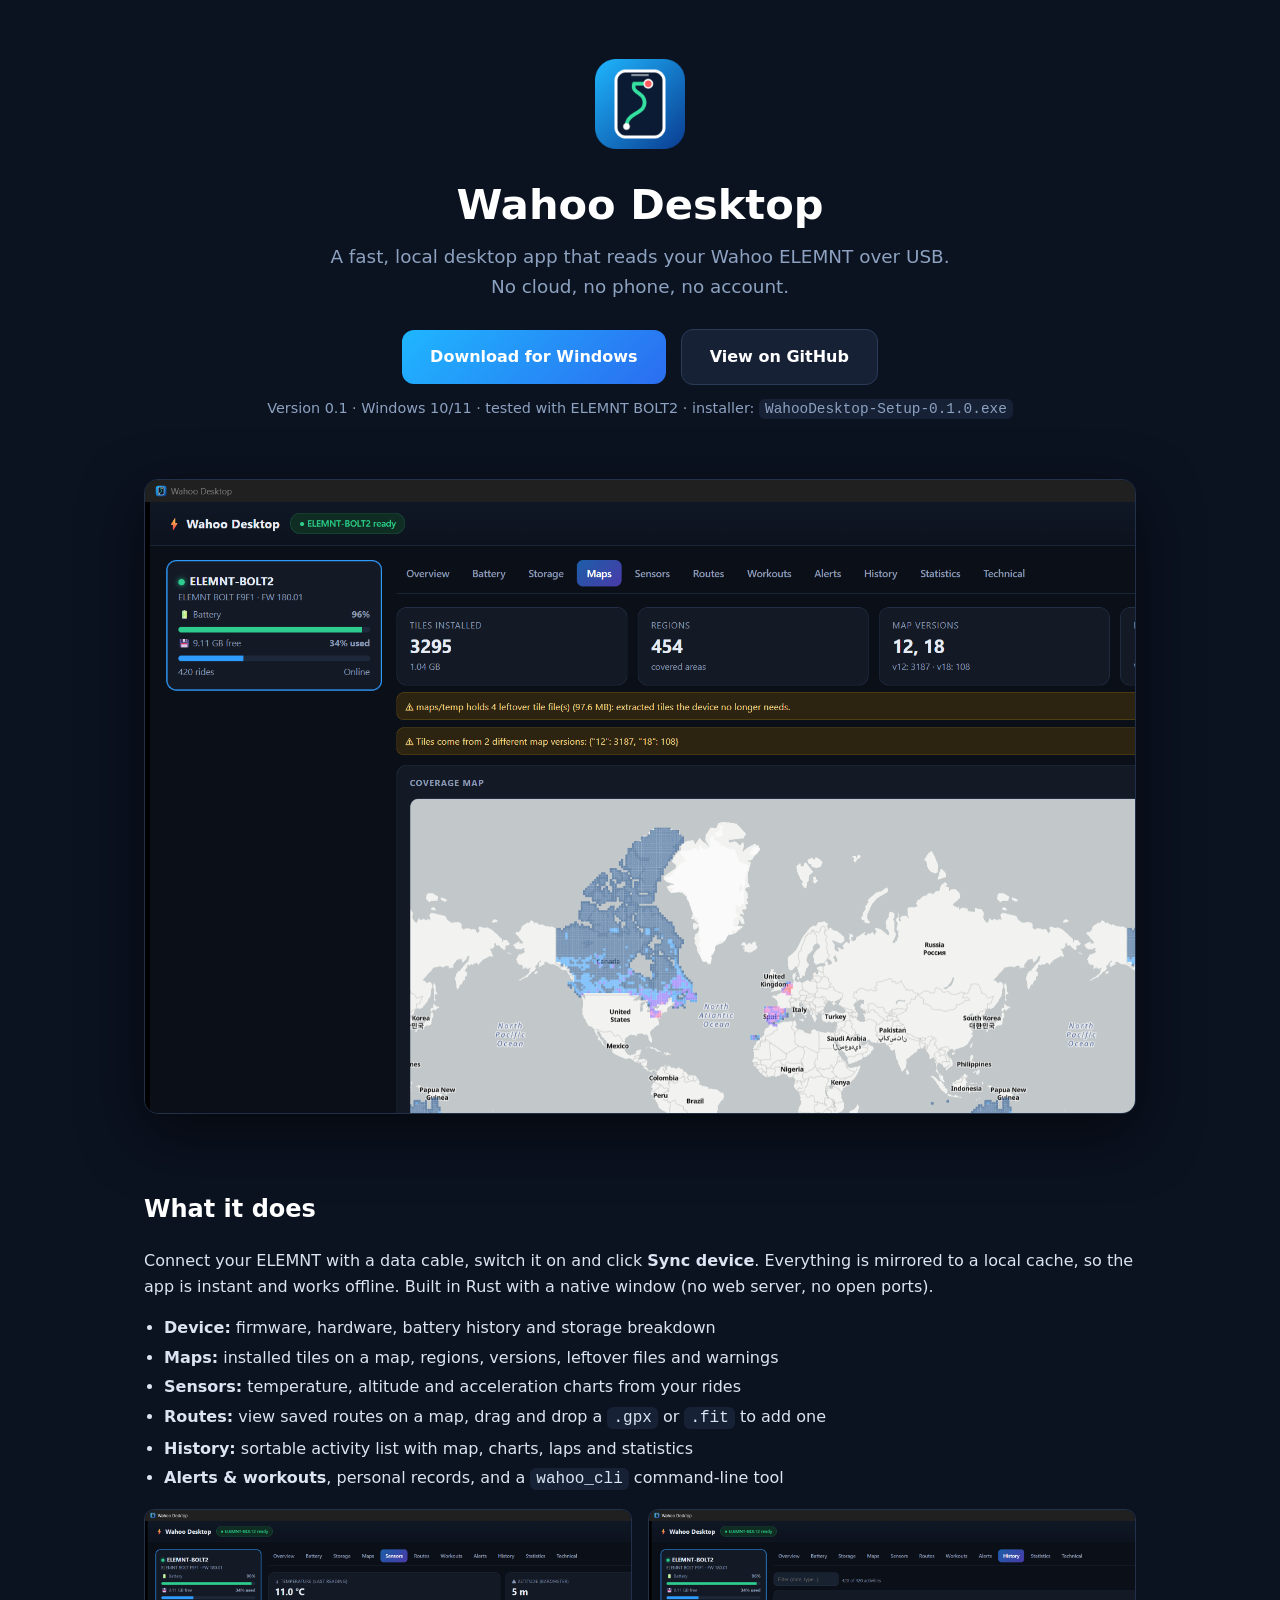
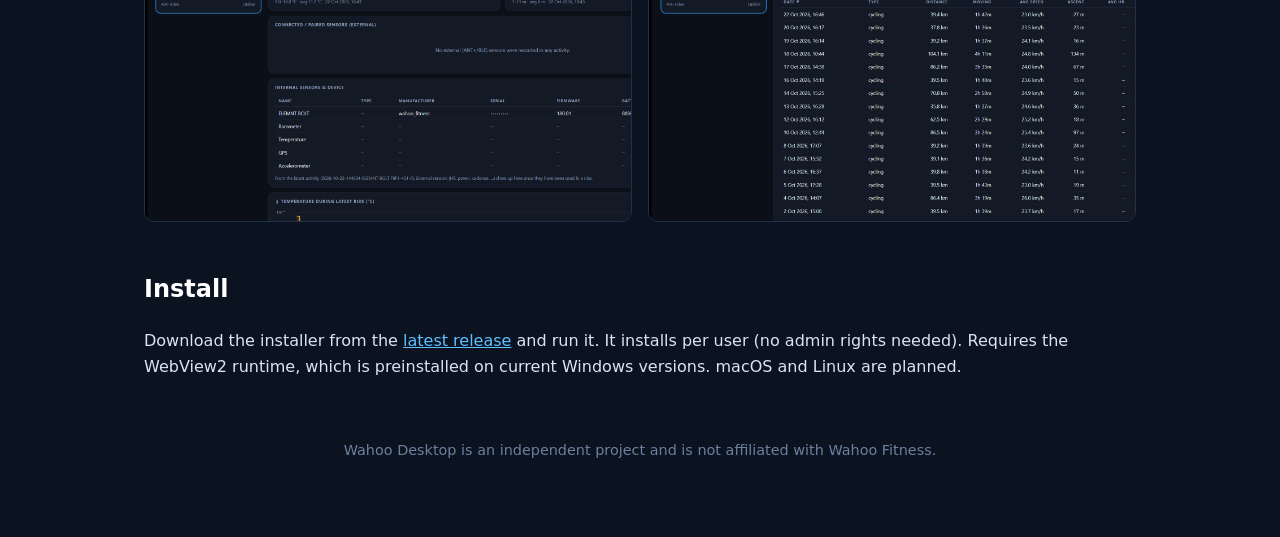
==== docs/index.html @ 7202d600 "Wahoo Desktop 0.1: USB/MTP reader for Wahoo ELEMNT, native window UI, icon, installer and release wo" ====
<!doctype html>
<html lang="en">
<head>
<meta charset="utf-8">
<meta name="viewport" content="width=device-width, initial-scale=1">
<title>Wahoo Desktop – read your Wahoo ELEMNT over USB</title>
<meta name="description" content="Wahoo Desktop is a fast, local Rust app that reads a Wahoo ELEMNT over USB and shows battery, storage, maps, sensors, routes and rides.">
<link rel="icon" href="icon.png">
<style>
  :root { color-scheme: dark; }
  * { box-sizing: border-box; }
  body { margin: 0; font: 16px/1.6 system-ui, "Segoe UI", sans-serif; background: #0b1220; color: #dbe4f3; }
  main { max-width: 1040px; margin: 0 auto; padding: 56px 24px 80px; }
  header { text-align: center; }
  header img { width: 96px; height: 96px; }
  h1 { font-size: 2.6rem; margin: 12px 0 4px; color: #fff; }
  .tag { color: #8da2c0; font-size: 1.15rem; margin: 0 auto 28px; max-width: 640px; }
  .btn { display: inline-block; padding: 14px 28px; border-radius: 12px; background: linear-gradient(135deg, #1fb6ff, #2b6df0); color: #fff; font-weight: 600; text-decoration: none; }
  .btn.alt { background: #172136; border: 1px solid #2a3a58; margin-left: 10px; }
  .note { color: #8da2c0; font-size: .9rem; margin-top: 12px; }
  .hero { margin: 44px 0 20px; border-radius: 14px; border: 1px solid #22304a; width: 100%; box-shadow: 0 20px 60px #0008; }
  .grid { display: grid; grid-template-columns: repeat(auto-fit, minmax(300px, 1fr)); gap: 16px; margin: 16px 0 40px; }
  .grid img { width: 100%; border-radius: 10px; border: 1px solid #22304a; }
  h2 { color: #fff; margin-top: 48px; }
  ul { padding-left: 20px; }
  li { margin: 4px 0; }
  code { background: #172136; padding: 2px 6px; border-radius: 6px; }
  footer { margin-top: 60px; color: #6c809e; font-size: .9rem; text-align: center; }
  a { color: #5fc1ff; }
</style>
</head>
<body>
<main>
  <header>
    <img src="icon.png" alt="Wahoo Desktop icon">
    <h1>Wahoo Desktop</h1>
    <p class="tag">A fast, local desktop app that reads your Wahoo ELEMNT over USB. No cloud, no phone, no account.</p>
    <a class="btn" href="https://github.com/bertt/WahooDesktop/releases/latest">Download for Windows</a>
    <a class="btn alt" href="https://github.com/bertt/WahooDesktop">View on GitHub</a>
    <p class="note">Version 0.1 · Windows 10/11 · tested with ELEMNT BOLT2 · installer: <code>WahooDesktop-Setup-0.1.0.exe</code></p>
  </header>

  <img class="hero" src="screenshots/maps.png" alt="Maps tab showing installed map tiles on a world map">

  <h2>What it does</h2>
  <p>Connect your ELEMNT with a data cable, switch it on and click <b>Sync device</b>. Everything is mirrored to a local cache, so the app is instant and works offline. Built in Rust with a native window (no web server, no open ports).</p>
  <ul>
    <li><b>Device:</b> firmware, hardware, battery history and storage breakdown</li>
    <li><b>Maps:</b> installed tiles on a map, regions, versions, leftover files and warnings</li>
    <li><b>Sensors:</b> temperature, altitude and acceleration charts from your rides</li>
    <li><b>Routes:</b> view saved routes on a map, drag and drop a <code>.gpx</code> or <code>.fit</code> to add one</li>
    <li><b>History:</b> sortable activity list with map, charts, laps and statistics</li>
    <li><b>Alerts &amp; workouts</b>, personal records, and a <code>wahoo_cli</code> command-line tool</li>
  </ul>

  <div class="grid">
    <img src="screenshots/sensors.png" alt="Sensors tab">
    <img src="screenshots/history.png" alt="History tab">
  </div>

  <h2>Install</h2>
  <p>Download the installer from the <a href="https://github.com/bertt/WahooDesktop/releases/latest">latest release</a> and run it. It installs per user (no admin rights needed). Requires the WebView2 runtime, which is preinstalled on current Windows versions. macOS and Linux are planned.</p>

  <footer>Wahoo Desktop is an independent project and is not affiliated with Wahoo Fitness.</footer>
</main>
</body>
</html>
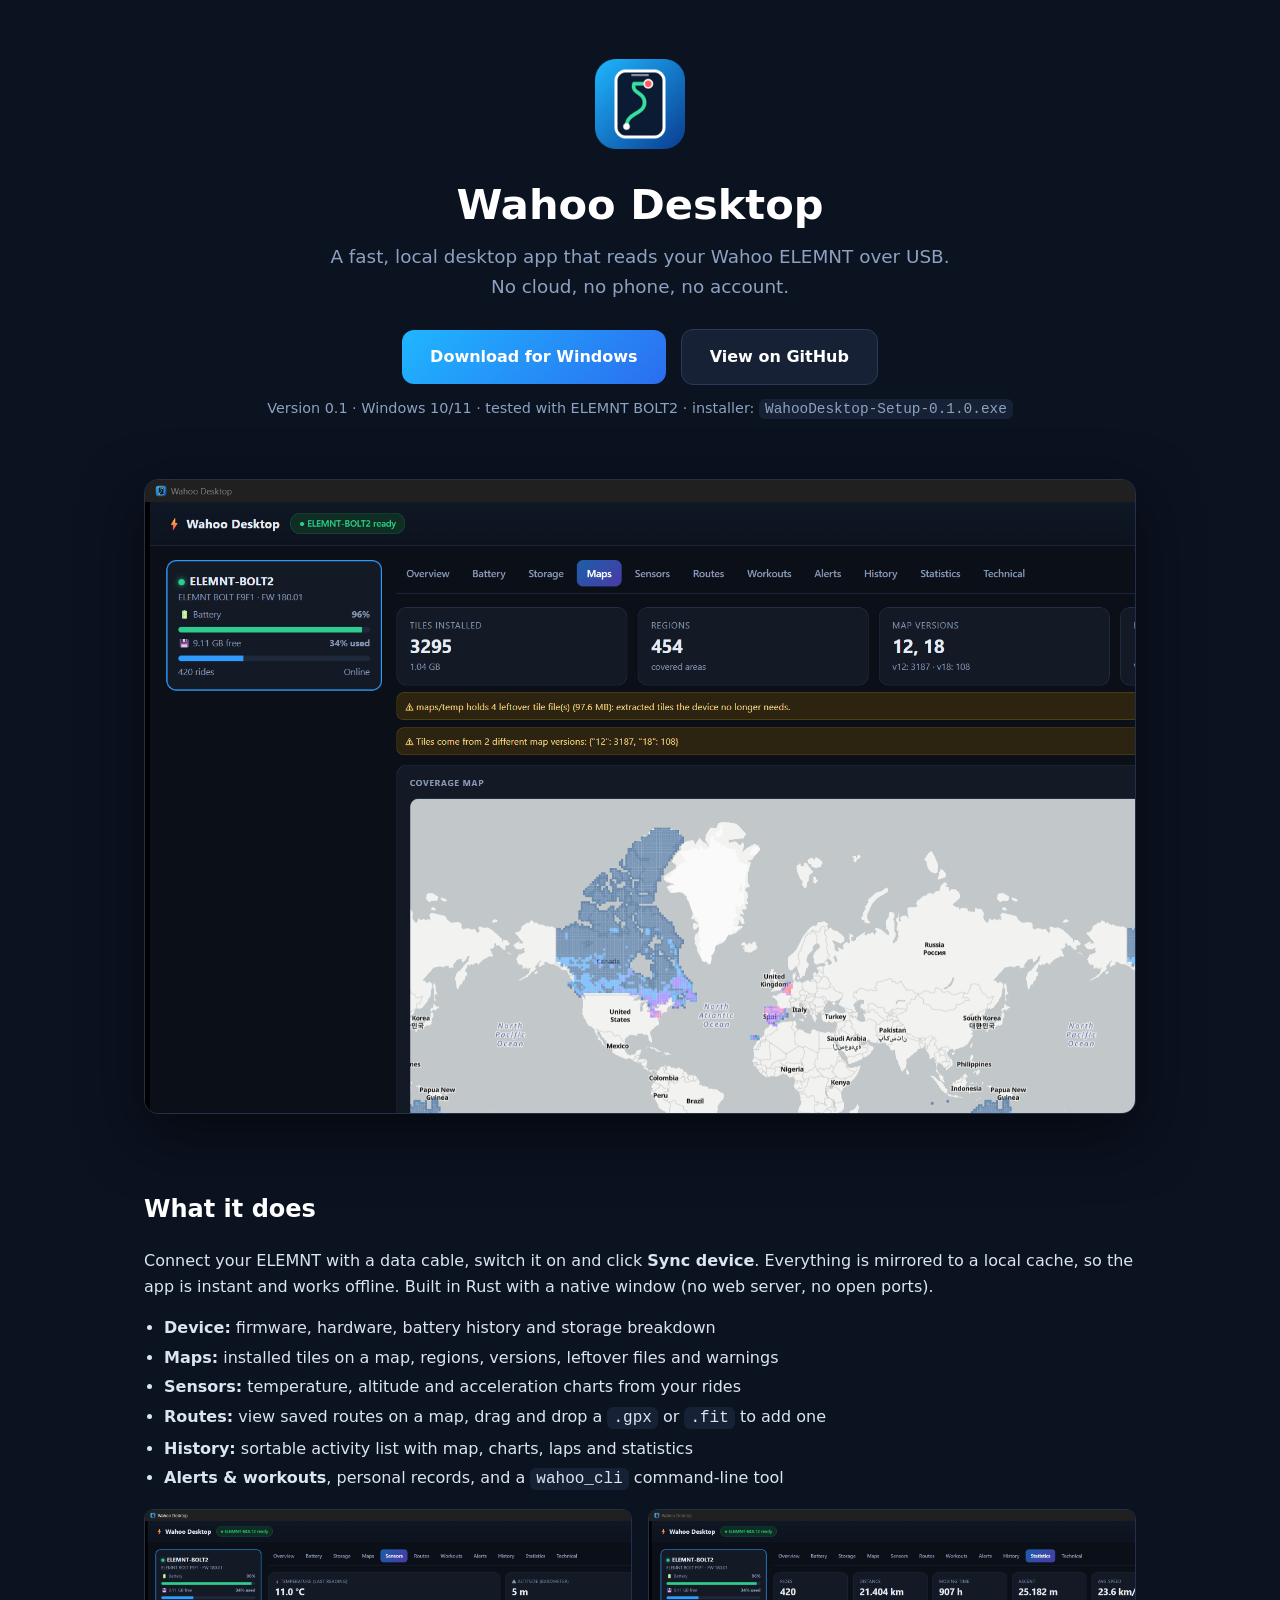
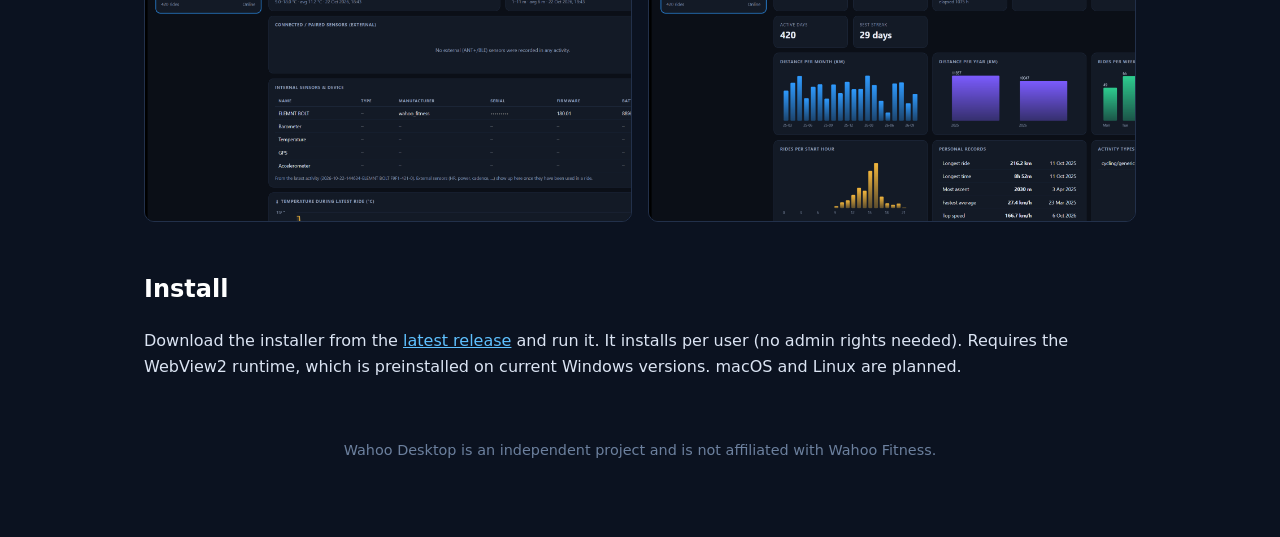
==== commit 314b8230: "Add statistics screenshot, supported devices table Co-authored-by: Copilot <223556219+Copilot@users." ====
--- a/docs/index.html
+++ b/docs/index.html
@@ -55,7 +55,7 @@
 
   <div class="grid">
     <img src="screenshots/sensors.png" alt="Sensors tab">
-    <img src="screenshots/history.png" alt="History tab">
+    <img src="screenshots/statistics.png" alt="Statistics tab">
   </div>
 
   <h2>Install</h2>
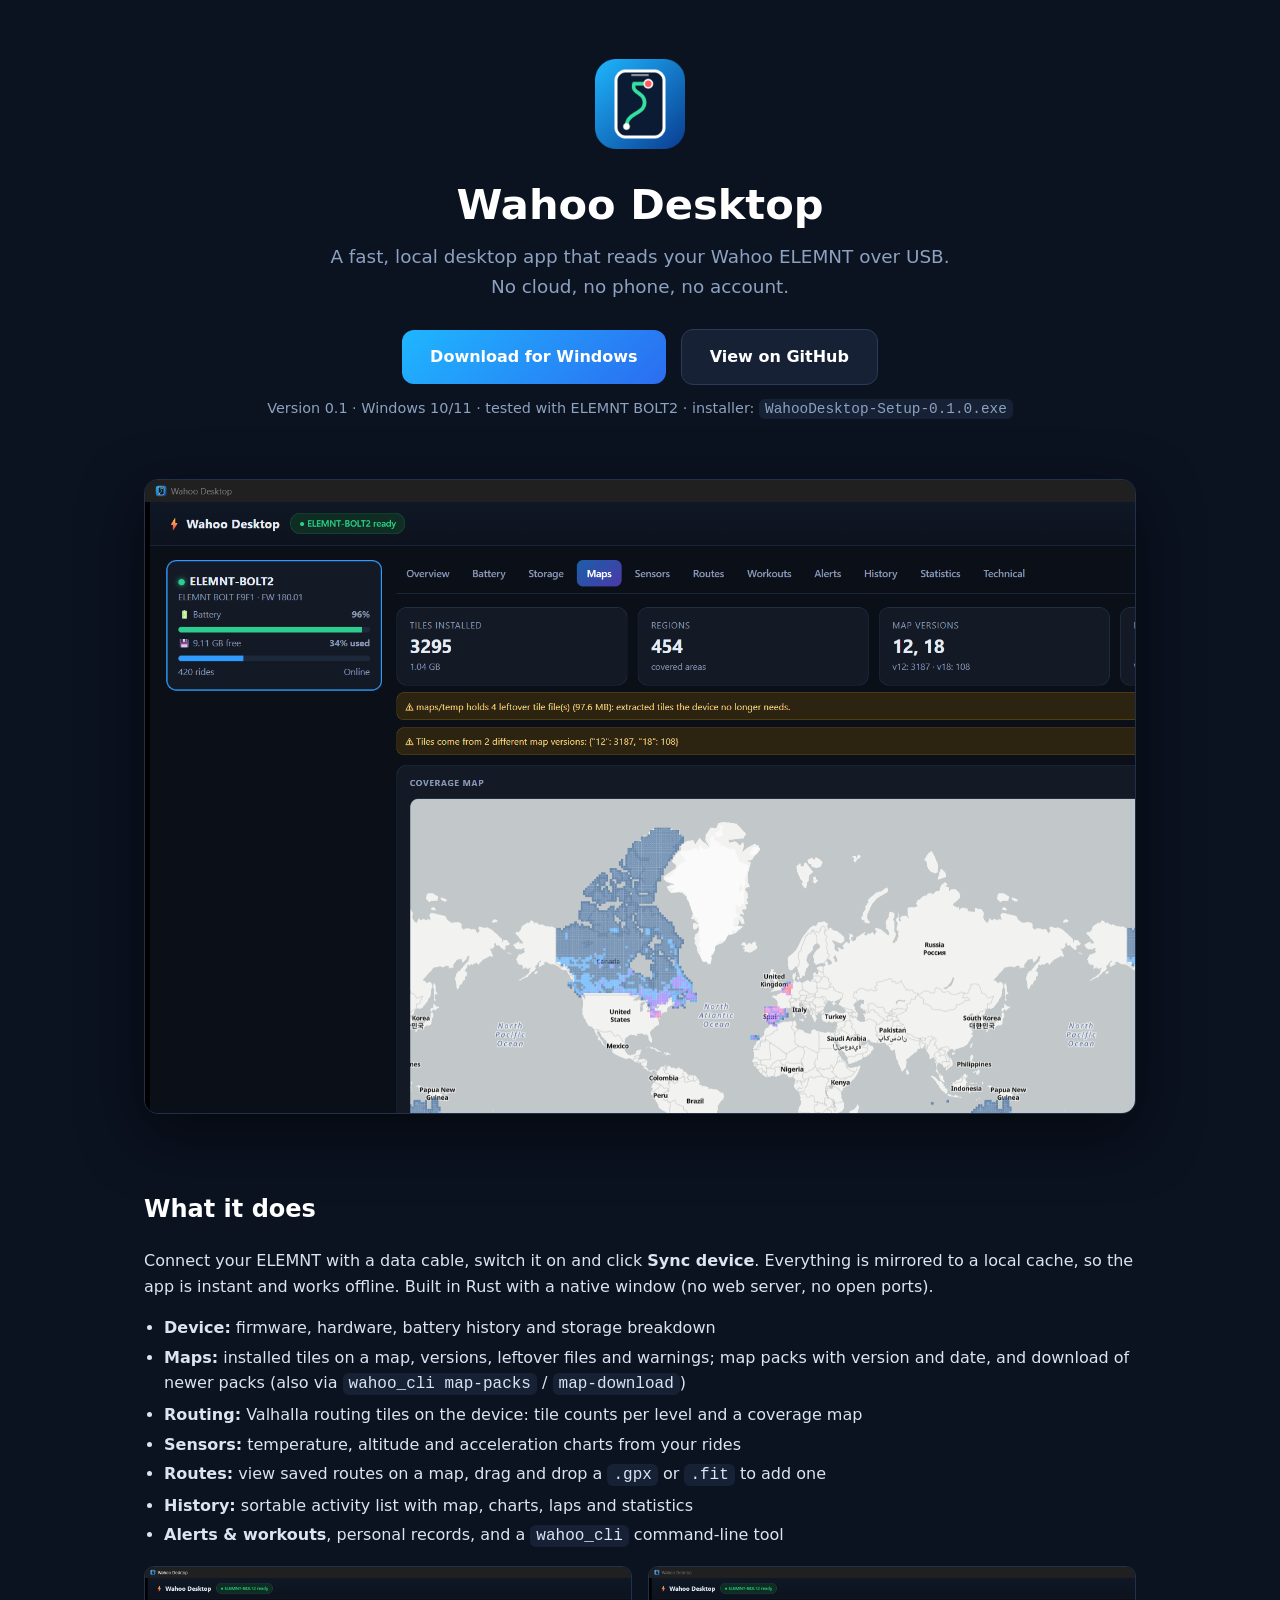
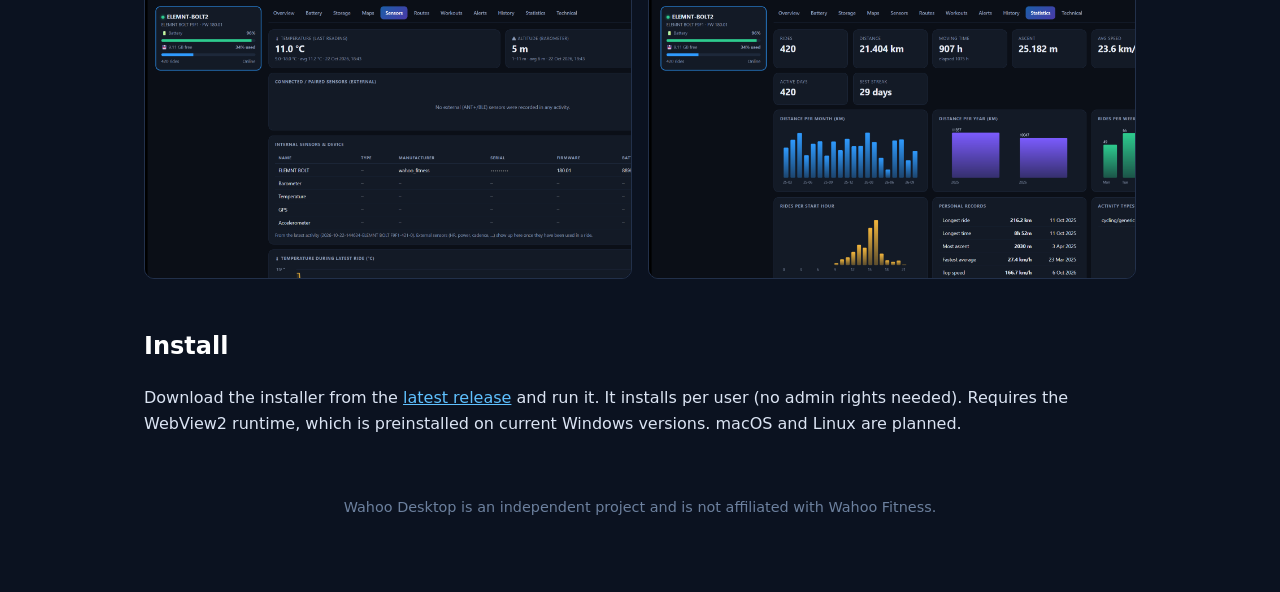
==== commit db0713b1: "Add map packs download, Routing tab and docs Co-authored-by: Copilot <223556219+Copilot@users.norepl" ====
--- a/docs/index.html
+++ b/docs/index.html
@@ -46,7 +46,8 @@
   <p>Connect your ELEMNT with a data cable, switch it on and click <b>Sync device</b>. Everything is mirrored to a local cache, so the app is instant and works offline. Built in Rust with a native window (no web server, no open ports).</p>
   <ul>
     <li><b>Device:</b> firmware, hardware, battery history and storage breakdown</li>
-    <li><b>Maps:</b> installed tiles on a map, regions, versions, leftover files and warnings</li>
+    <li><b>Maps:</b> installed tiles on a map, versions, leftover files and warnings; map packs with version and date, and download of newer packs (also via <code>wahoo_cli map-packs</code> / <code>map-download</code>)</li>
+    <li><b>Routing:</b> Valhalla routing tiles on the device: tile counts per level and a coverage map</li>
     <li><b>Sensors:</b> temperature, altitude and acceleration charts from your rides</li>
     <li><b>Routes:</b> view saved routes on a map, drag and drop a <code>.gpx</code> or <code>.fit</code> to add one</li>
     <li><b>History:</b> sortable activity list with map, charts, laps and statistics</li>
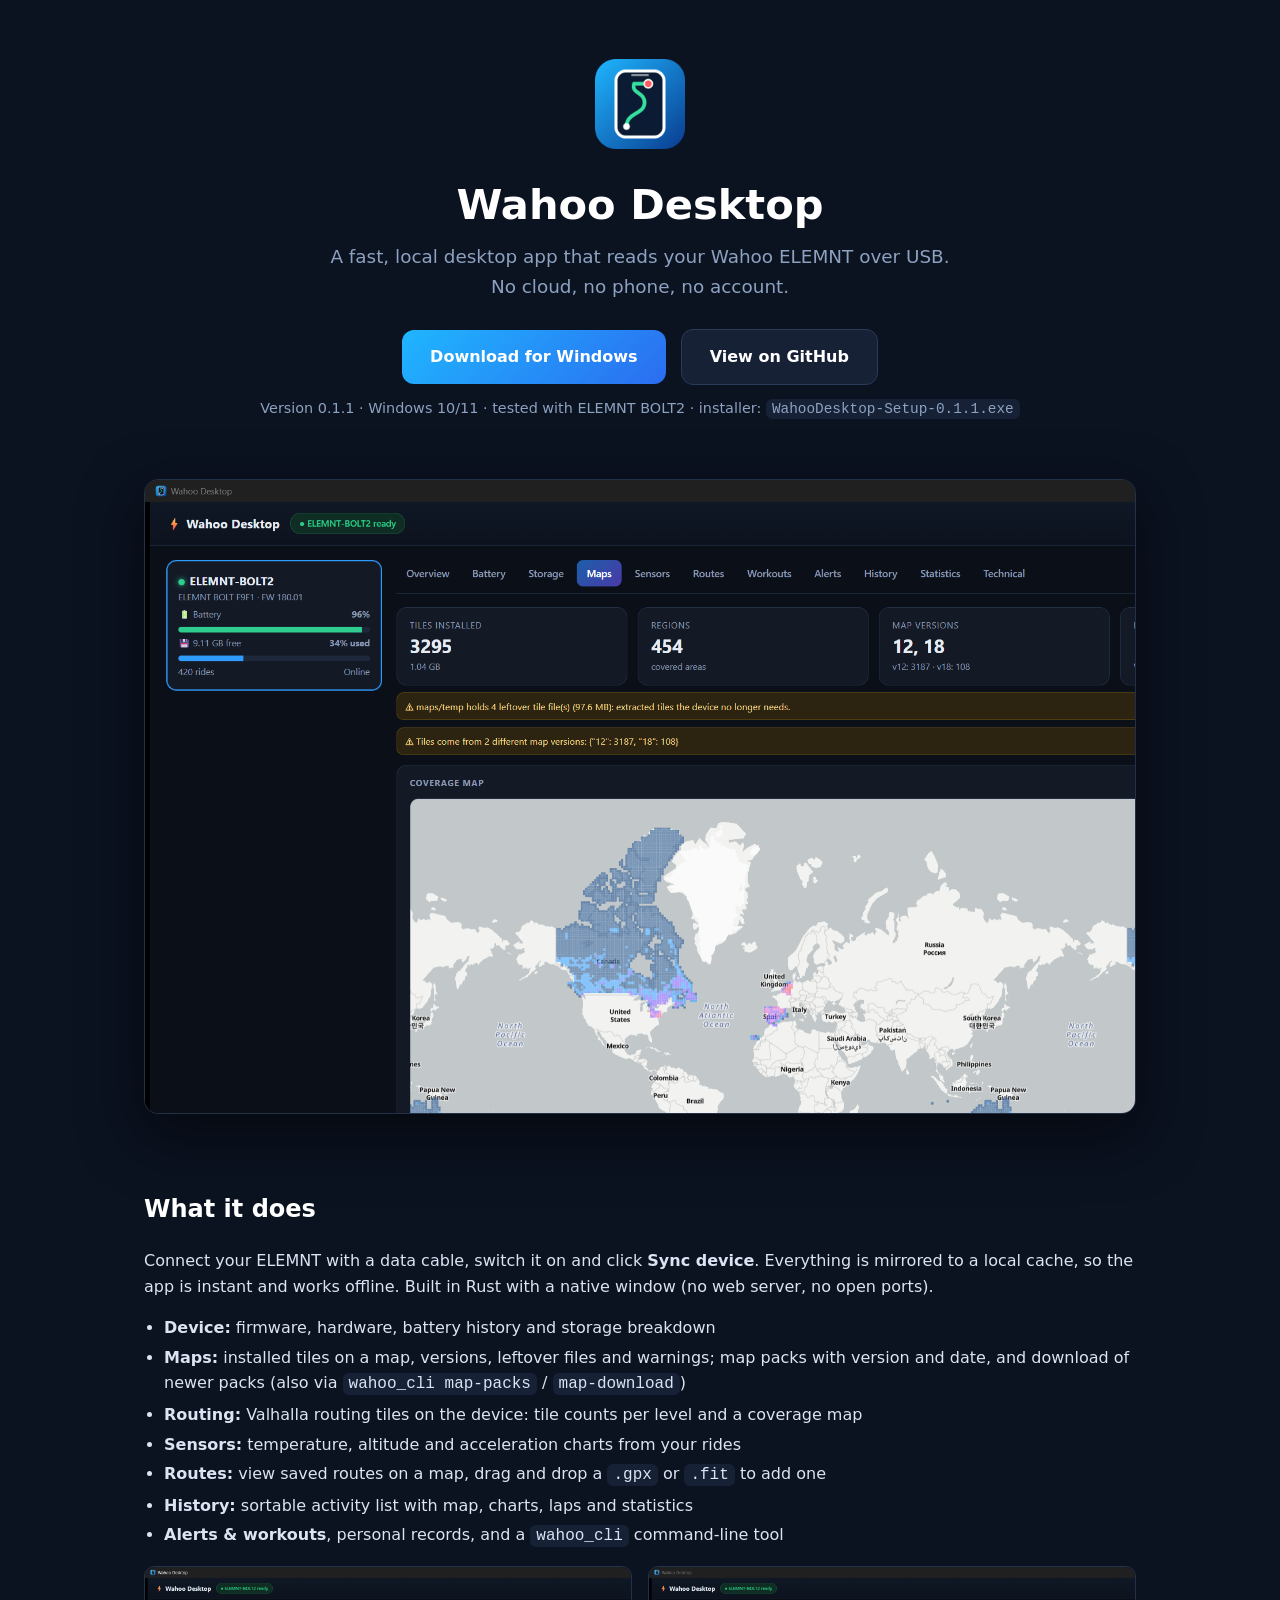
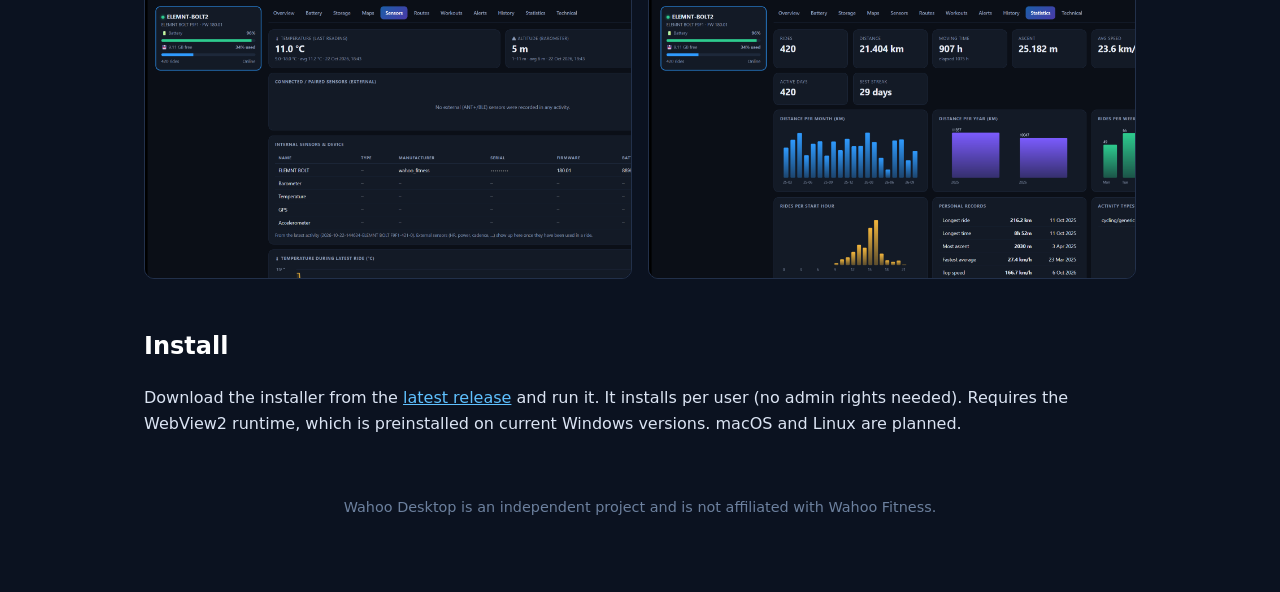
==== commit aa6c4ddf: "Release 0.1.1: bump version and docs Co-authored-by: Copilot <223556219+Copilot@users.noreply.github" ====
--- a/docs/index.html
+++ b/docs/index.html
@@ -37,7 +37,7 @@
     <p class="tag">A fast, local desktop app that reads your Wahoo ELEMNT over USB. No cloud, no phone, no account.</p>
     <a class="btn" href="https://github.com/bertt/WahooDesktop/releases/latest">Download for Windows</a>
     <a class="btn alt" href="https://github.com/bertt/WahooDesktop">View on GitHub</a>
-    <p class="note">Version 0.1 · Windows 10/11 · tested with ELEMNT BOLT2 · installer: <code>WahooDesktop-Setup-0.1.0.exe</code></p>
+    <p class="note">Version 0.1.1 · Windows 10/11 · tested with ELEMNT BOLT2 · installer: <code>WahooDesktop-Setup-0.1.1.exe</code></p>
   </header>
 
   <img class="hero" src="screenshots/maps.png" alt="Maps tab showing installed map tiles on a world map">
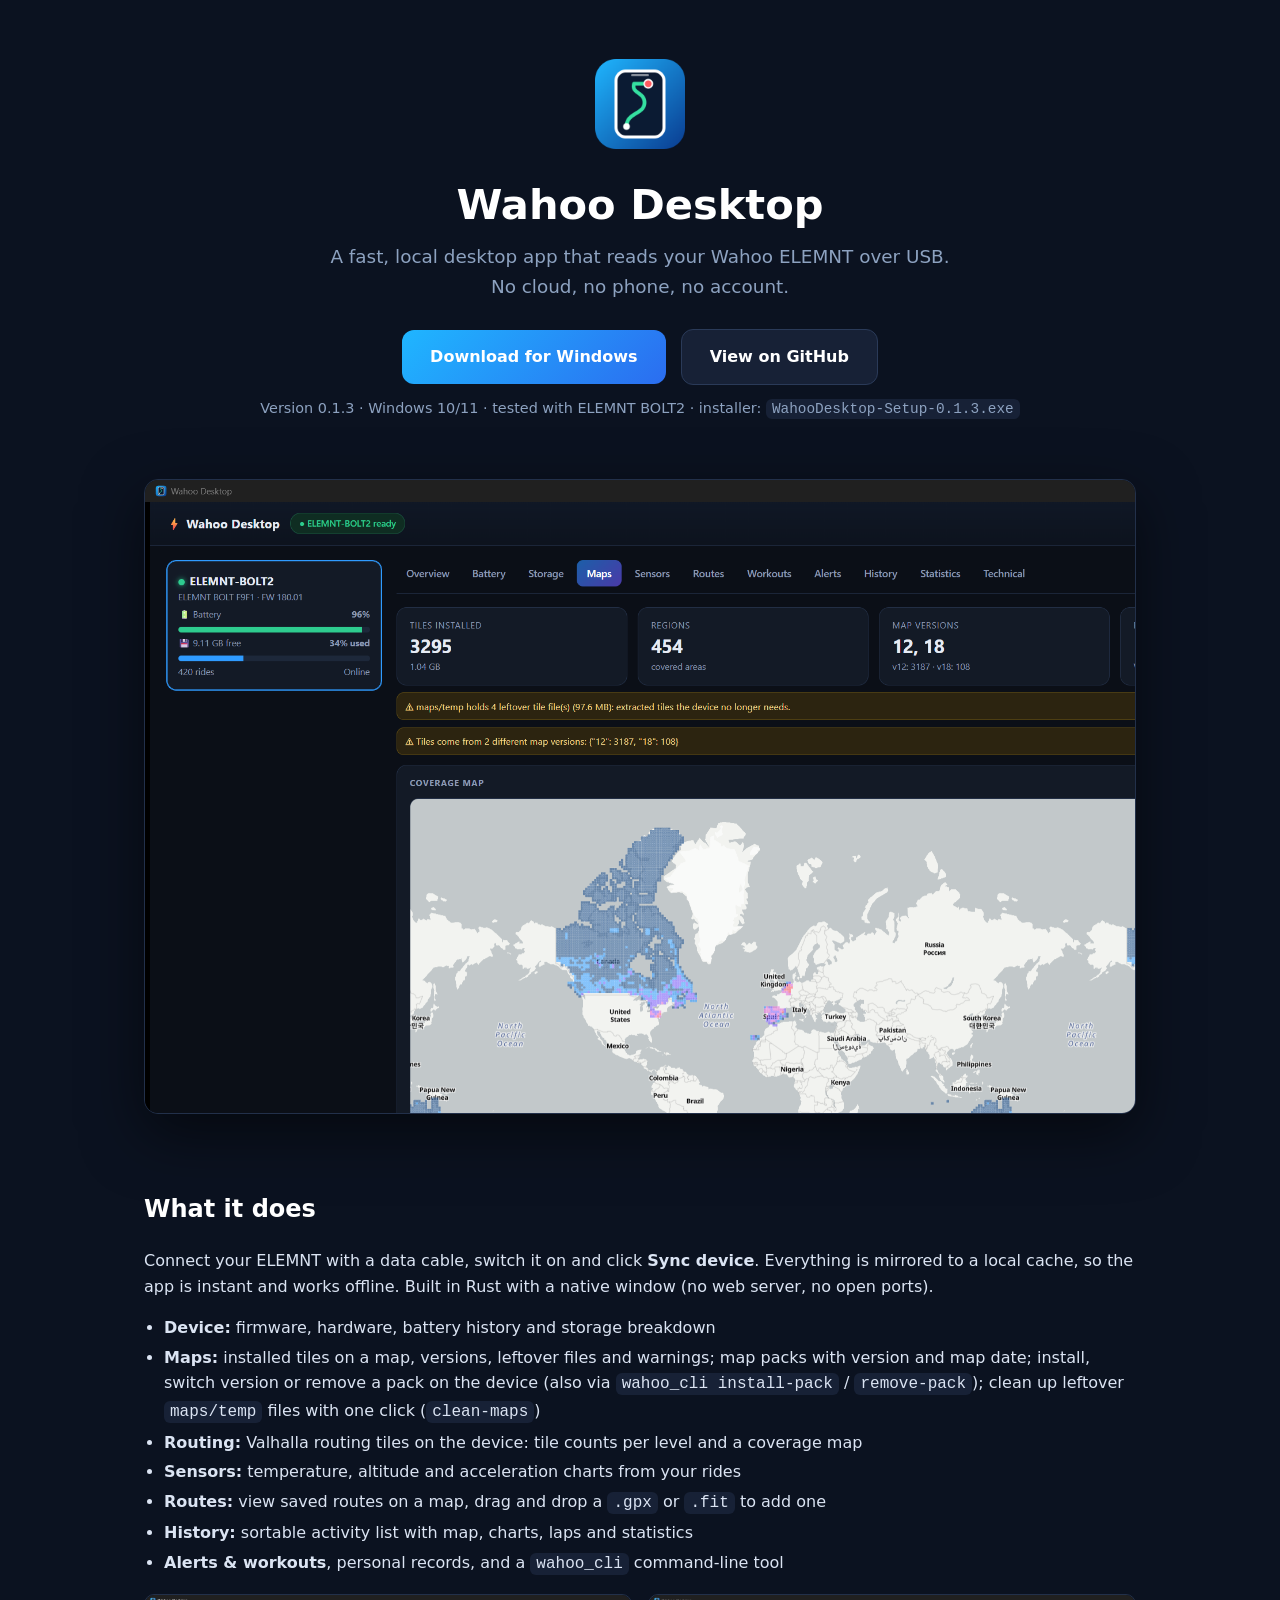
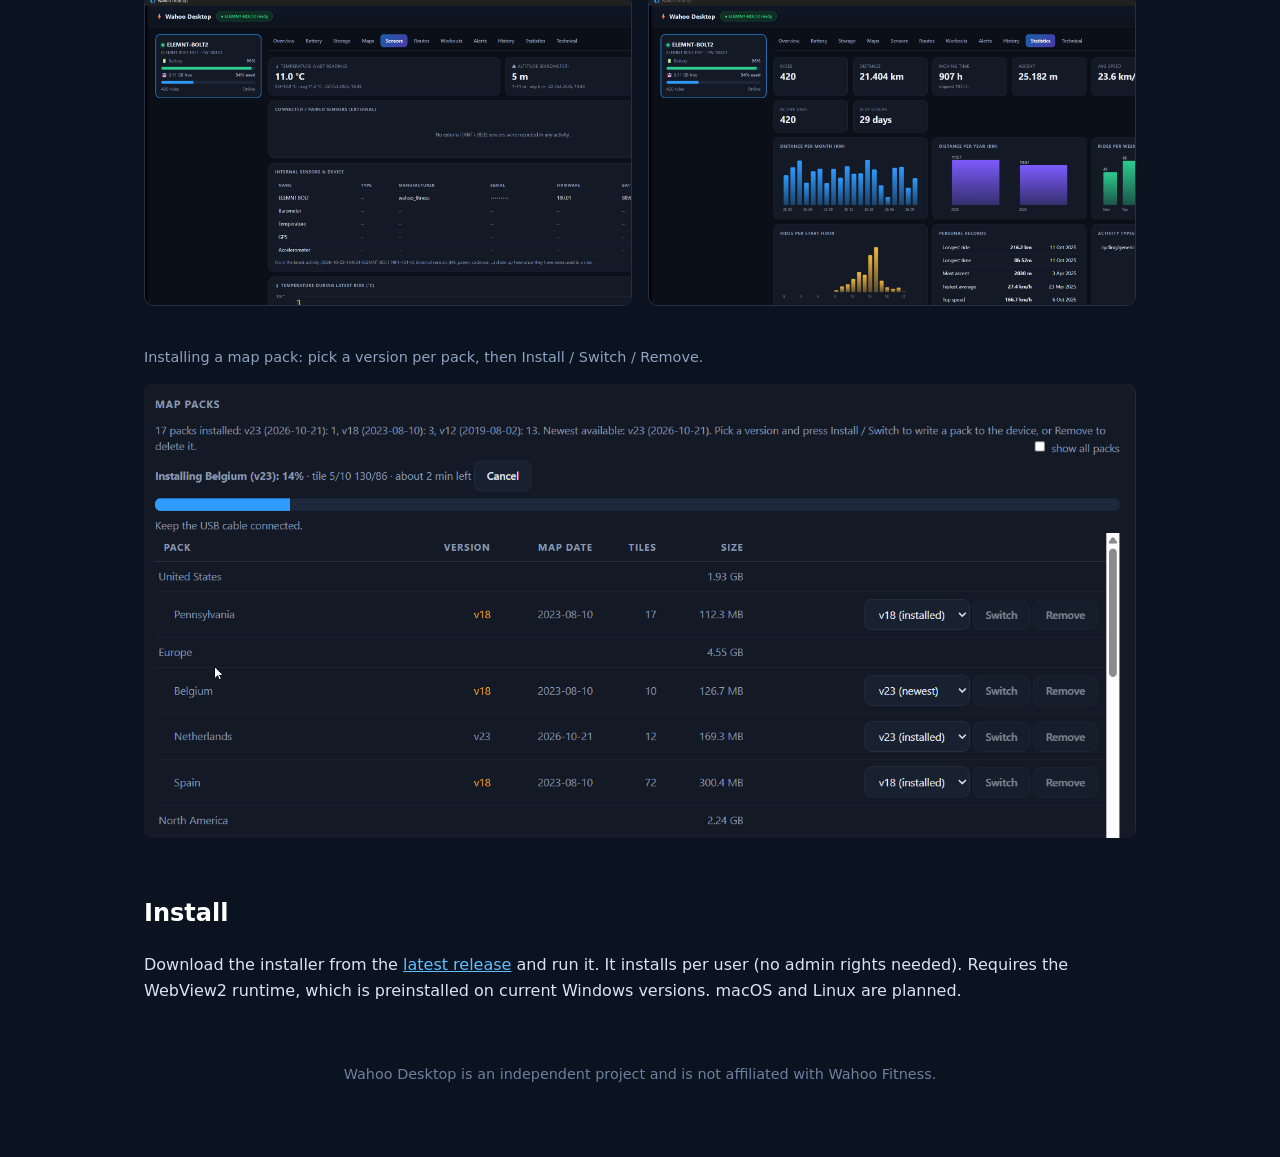
==== commit c6c6450f: "Map pack management: install, switch version, remove packs; clean maps/temp; release 0.1.3 Co-author" ====
--- a/docs/index.html
+++ b/docs/index.html
@@ -37,7 +37,7 @@
     <p class="tag">A fast, local desktop app that reads your Wahoo ELEMNT over USB. No cloud, no phone, no account.</p>
     <a class="btn" href="https://github.com/bertt/WahooDesktop/releases/latest">Download for Windows</a>
     <a class="btn alt" href="https://github.com/bertt/WahooDesktop">View on GitHub</a>
-    <p class="note">Version 0.1.1 · Windows 10/11 · tested with ELEMNT BOLT2 · installer: <code>WahooDesktop-Setup-0.1.1.exe</code></p>
+    <p class="note">Version 0.1.3 · Windows 10/11 · tested with ELEMNT BOLT2 · installer: <code>WahooDesktop-Setup-0.1.3.exe</code></p>
   </header>
 
   <img class="hero" src="screenshots/maps.png" alt="Maps tab showing installed map tiles on a world map">
@@ -46,7 +46,7 @@
   <p>Connect your ELEMNT with a data cable, switch it on and click <b>Sync device</b>. Everything is mirrored to a local cache, so the app is instant and works offline. Built in Rust with a native window (no web server, no open ports).</p>
   <ul>
     <li><b>Device:</b> firmware, hardware, battery history and storage breakdown</li>
-    <li><b>Maps:</b> installed tiles on a map, versions, leftover files and warnings; map packs with version and date, and download of newer packs (also via <code>wahoo_cli map-packs</code> / <code>map-download</code>)</li>
+    <li><b>Maps:</b> installed tiles on a map, versions, leftover files and warnings; map packs with version and map date; install, switch version or remove a pack on the device (also via <code>wahoo_cli install-pack</code> / <code>remove-pack</code>); clean up leftover <code>maps/temp</code> files with one click (<code>clean-maps</code>)</li>
     <li><b>Routing:</b> Valhalla routing tiles on the device: tile counts per level and a coverage map</li>
     <li><b>Sensors:</b> temperature, altitude and acceleration charts from your rides</li>
     <li><b>Routes:</b> view saved routes on a map, drag and drop a <code>.gpx</code> or <code>.fit</code> to add one</li>
@@ -58,6 +58,8 @@
     <img src="screenshots/sensors.png" alt="Sensors tab">
     <img src="screenshots/statistics.png" alt="Statistics tab">
   </div>
+  <p class="note">Installing a map pack: pick a version per pack, then Install / Switch / Remove.</p>
+  <img src="screenshots/map-packs.png" alt="Installing a map pack in the Maps tab" style="max-width:100%;border-radius:8px">
 
   <h2>Install</h2>
   <p>Download the installer from the <a href="https://github.com/bertt/WahooDesktop/releases/latest">latest release</a> and run it. It installs per user (no admin rights needed). Requires the WebView2 runtime, which is preinstalled on current Windows versions. macOS and Linux are planned.</p>
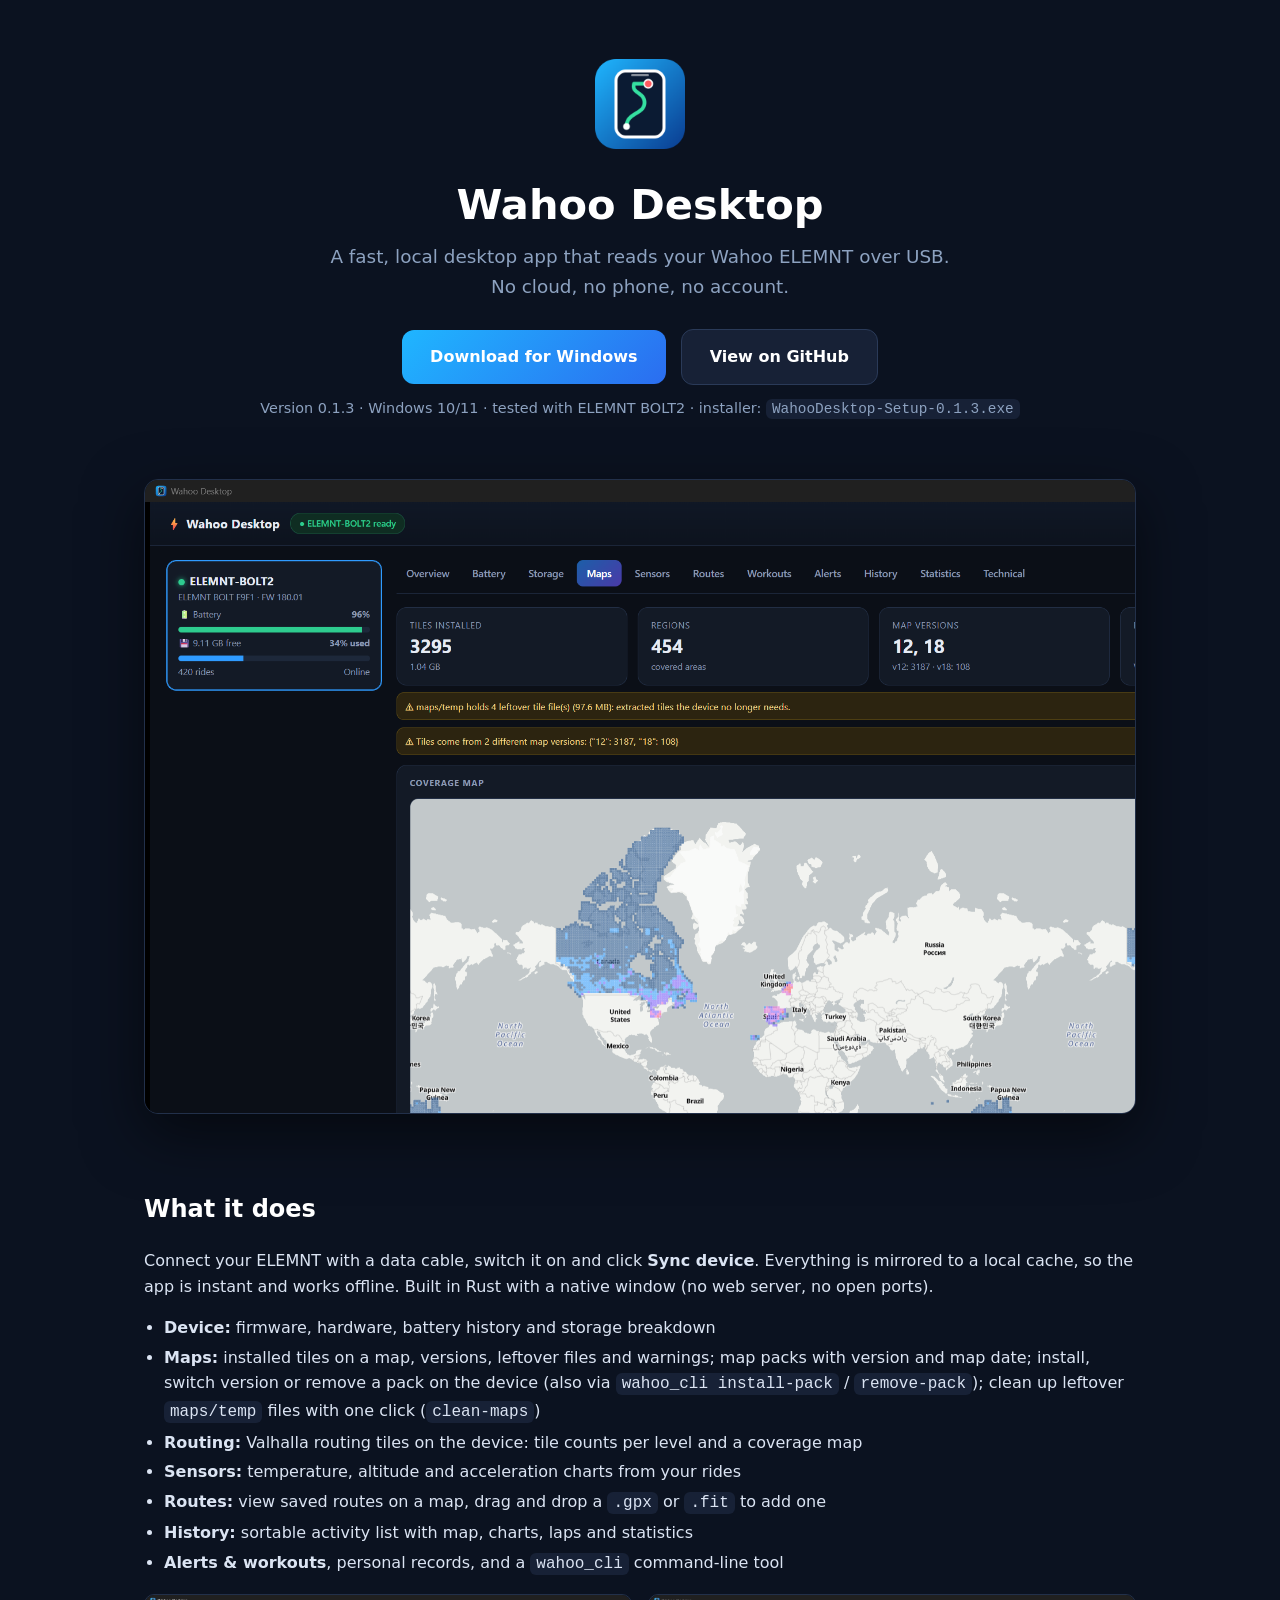
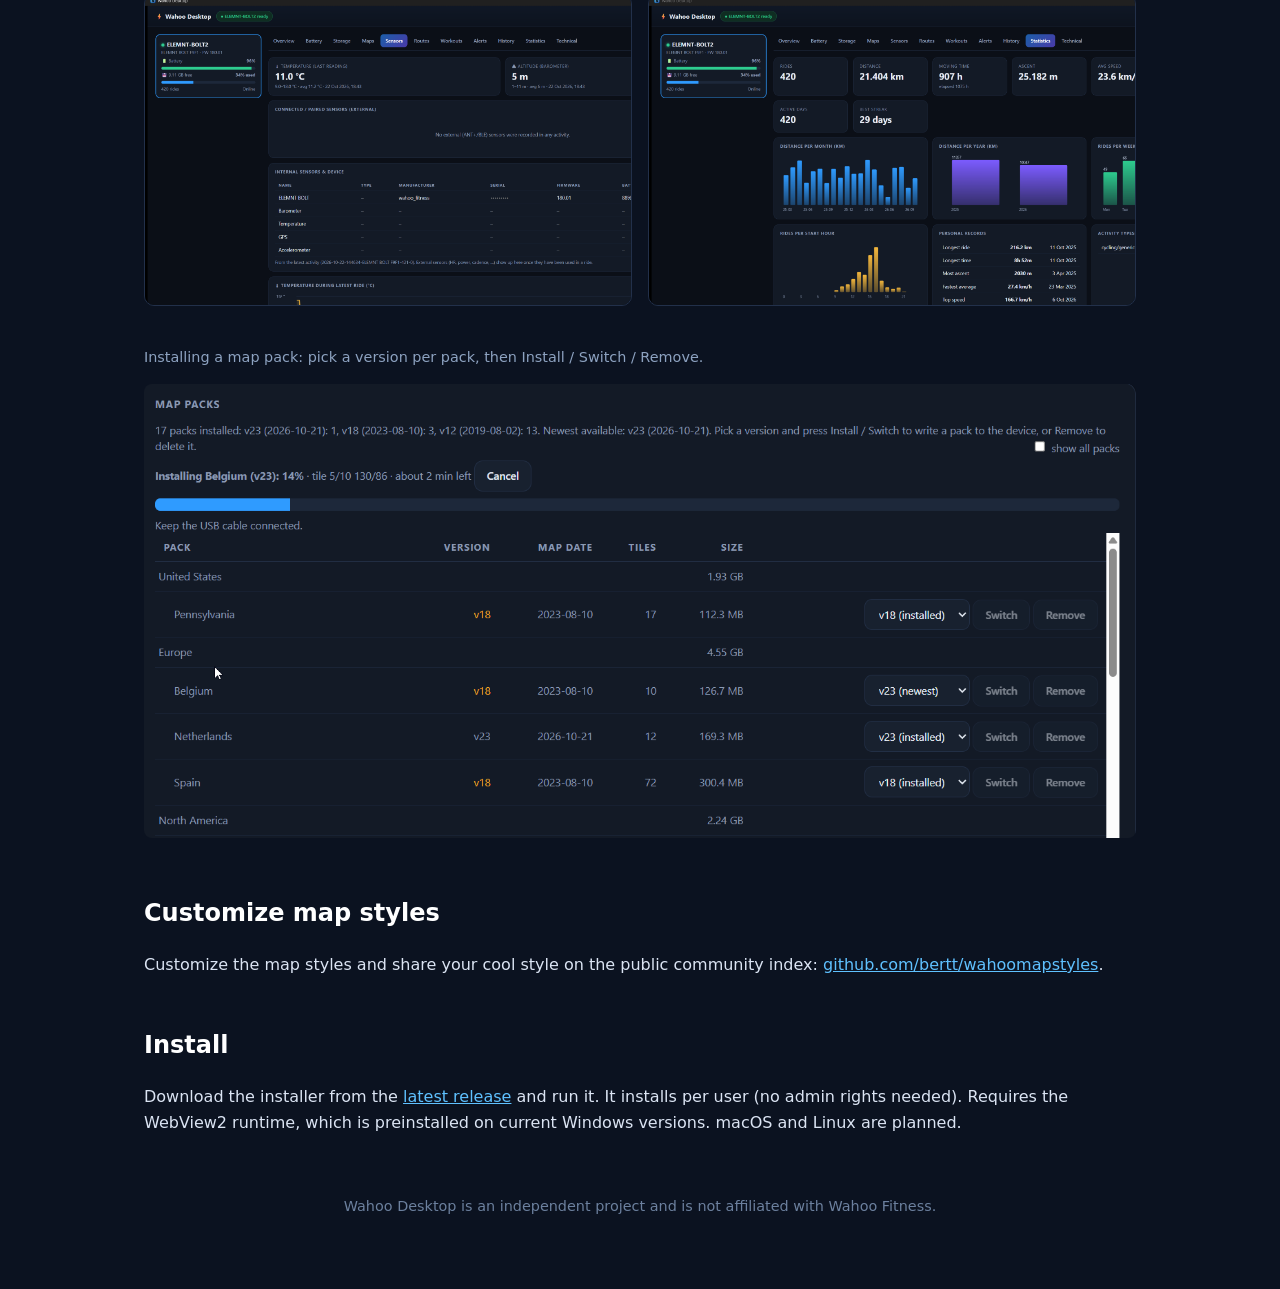
==== commit 7f659394: "Add map styles community section to index.html Co-authored-by: Copilot <223556219+Copilot@users.nore" ====
--- a/docs/index.html
+++ b/docs/index.html
@@ -61,6 +61,9 @@
   <p class="note">Installing a map pack: pick a version per pack, then Install / Switch / Remove.</p>
   <img src="screenshots/map-packs.png" alt="Installing a map pack in the Maps tab" style="max-width:100%;border-radius:8px">
 
+  <h2>Customize map styles</h2>
+  <p>Customize the map styles and share your cool style on the public community index: <a href="https://github.com/bertt/wahoomapstyles">github.com/bertt/wahoomapstyles</a>.</p>
+
   <h2>Install</h2>
   <p>Download the installer from the <a href="https://github.com/bertt/WahooDesktop/releases/latest">latest release</a> and run it. It installs per user (no admin rights needed). Requires the WebView2 runtime, which is preinstalled on current Windows versions. macOS and Linux are planned.</p>
 
